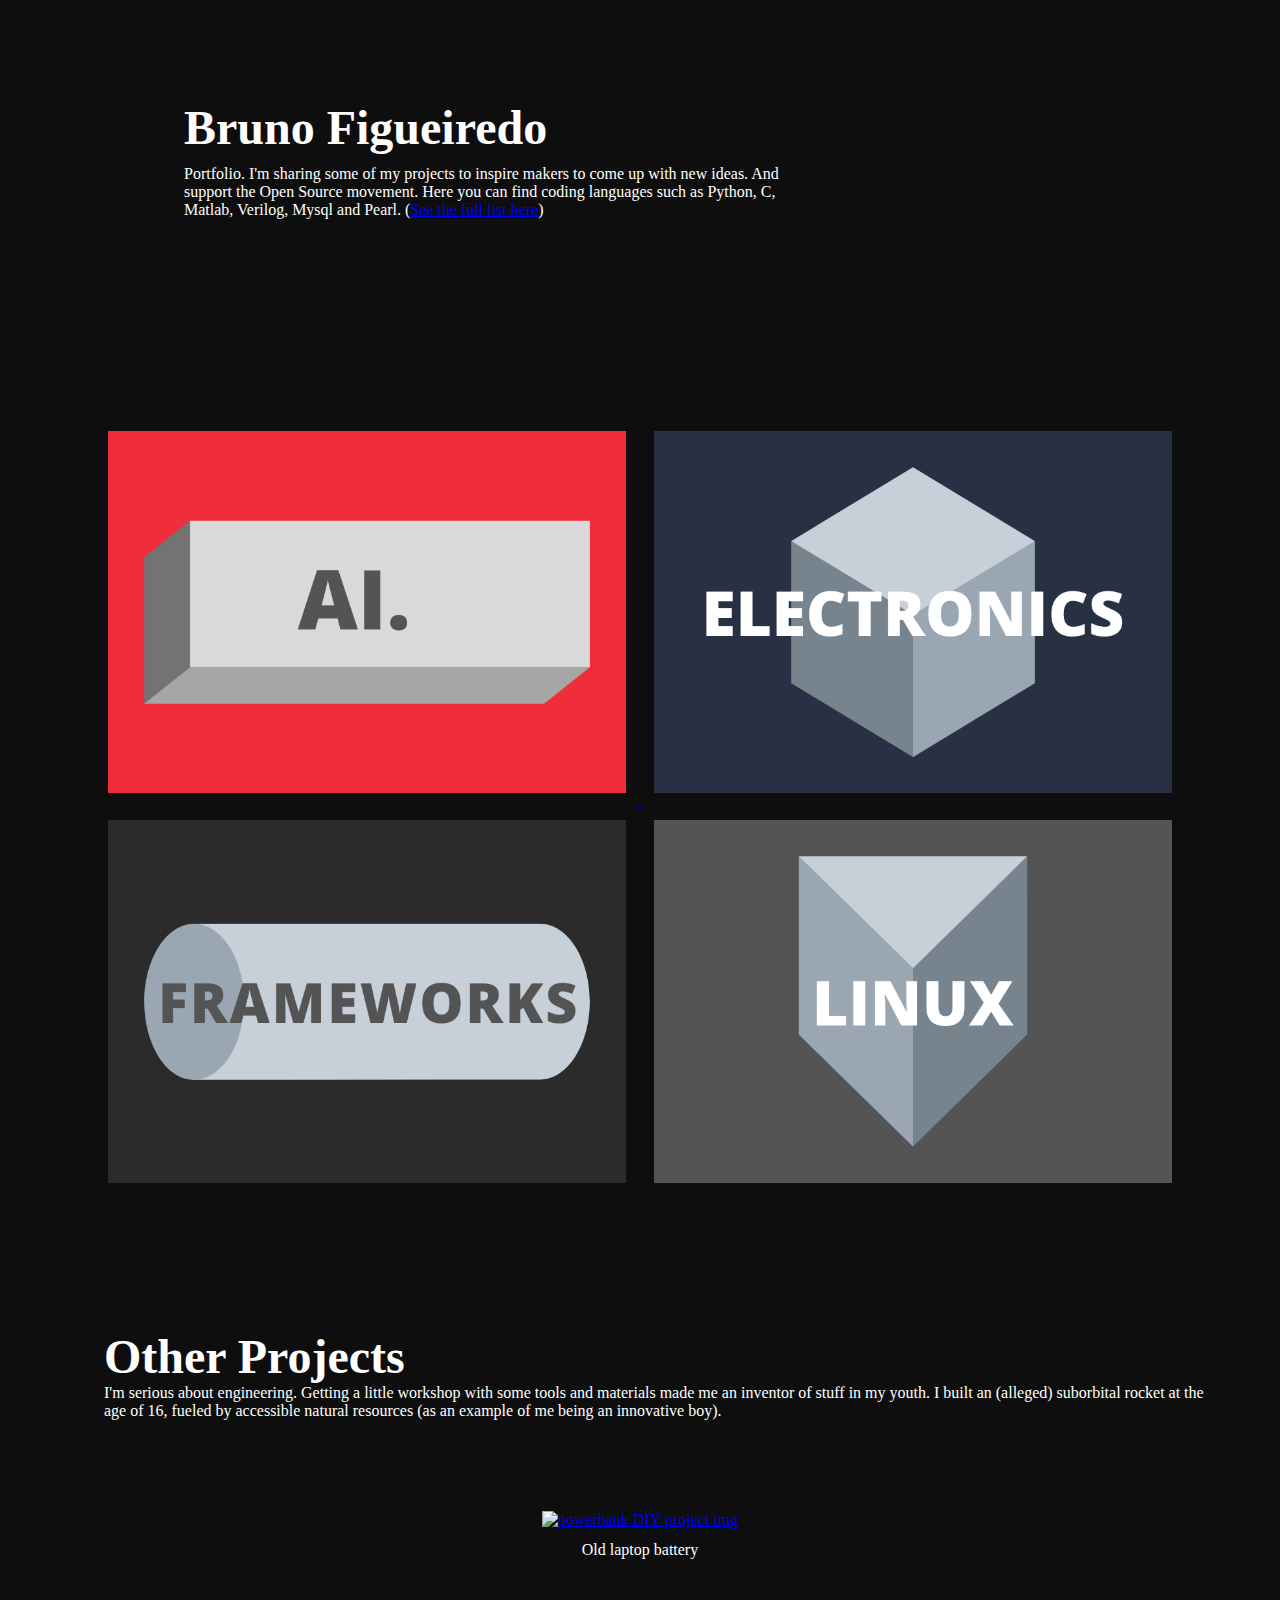
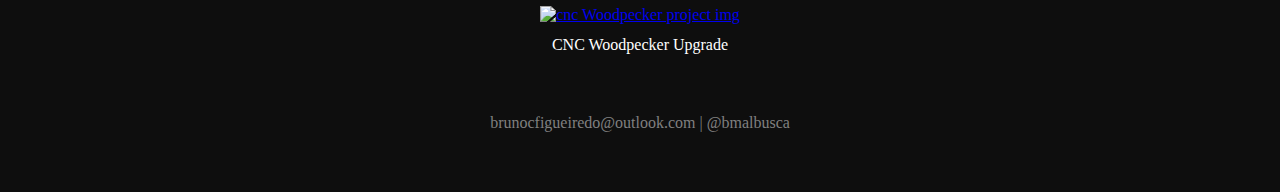
==== index.html @ a2f90ad7 "Web project folder added" ====
<!DOCTYPE html>
<html lang="en">
<head>
      <meta charset="UTF-8">
      <meta name="viewport" content="width=device-width, initial-scale=1.0">
      <meta http-equiv="X-UA-Compatible" content="ie=edge">
      <title>Portfolio | Bruno Figueiredo</title>
      <link rel="stylesheet" href="master.css">
      <script src="https://unpkg.com/scrollreveal/dist/scrollreveal.min.js"></script>
</head>
<body>
      <div class="wrapper">
   

            <header>
                  <h1 class="anim">Bruno Figueiredo</h1>
                  <p class="anim">Portfolio. I'm sharing some of my projects to inspire makers to come up with new ideas. And support the Open Source movement. Here you can find coding languages such as Python, C, Matlab, Verilog, Mysql and Pearl. (<a href="https://www.w3schools.com/html/html_links.asp">See the full list here</a>)</p>
            </header>

            <div class="work">
                  <a href="https://github.com/bmalbusca/ASIT"> <img class="anim" src="img/ai.png" alt="machine learning"> </a>
                  <a href="https://github.com/bmalbusca/Blink_LED"><img class="anim" src="img/electronics.png" alt="electronics signal processing"></a>
                  <a href="https://github.com/bmalbusca/RSI_VOIP"><img class="anim" src="img/frameworks.png" alt="web frameworks SDL Flask"></a>
                  <a href="linux.html"><img class="anim" src="img/linux.png" alt="linux unix bash vim"></a>
            </div>

            <div class="header2">
                  <h1 class="anim">Other Projects</h1>
                  <p class="anim">I'm serious about engineering. Getting a little workshop with some tools and materials made me an inventor of stuff in my youth. I built an (alleged) suborbital rocket at the age of 16, fueled by accessible natural resources (as an example of me being an innovative boy).</p>
            </div>

            <div class="work2">
                  <a href="project1.html"> <img class="anim" src="Photos/powerbank/power1.jpg" alt="powerbank DIY project img"></a>
                  <div class="centered">Old laptop battery</div>
                  <br><br>
                  <a href="https://pcbbuild.ml"><img class="anim" src="Photos/cnc/7.jpg" alt="cnc Woodpecker project img"></a>
                  <div class="centered">CNC Woodpecker Upgrade</div>     
            </div>

            <footer>
                  <p>brunocfigueiredo@outlook.com | @bmalbusca</p>
            </footer>
      </div>
      <script type="text/javascript">
            window.sr = ScrollReveal();
            sr.reveal('.anim');
      </script>

</body>
</html>
---- master.css ----
* {
      margin: 0;
      padding: 0;
      border: none;
      outline: none;
      vertical-align: baseline;
      font-size: 100%;
}

html {
      font-family: Poppins;
}

body {
      width: 100%;
      background: #0E0E0E;
}

.wrapper {
      width: 90%;
      margin: 0 auto;
}

.navBar::after {
      content: "";
      clear: both;
      display: table;
}

h1 {
      color: #fff;
      font-size: 48px;
}
h2 {
      color: #fff;
      font-size: 30px;
}

p {
      color: #fff;
      font-size: 16px;
      font-weight: 300;
}

/* navbar */

nav {
      height: 70px;
      line-height: 70px;
}

nav a img {
      vertical-align: middle;
      width: 30px;
      height: 30px;
}

nav a:nth-child(2) {
      float: right;
}

/* header */

header {
      margin: 100px 0 200px 120px;
}

header p {
      width: 60%;
      margin-top: 10px;
}

/* .work */

.work {
      text-align: center;
      width: 100%;
}

.work img {
      margin: 1%;
      width: 45%;
}

/* header2 */

.header2 {
      margin: 130px 0 80px 40px;
}

/* .work2 */
.work2 {
      width: 100%;
      height: 90%;
      text-align: center;
}

.work2 img {
      margin: 1%;
      width: 94%;
}


.centered { 
   position: relative;
   color: #fff; 
   top: 0; 
   left: 0; 
   width: 100%; 
}

/* footer */
footer p {
      text-align: center;
      color: grey;
      margin: 60px auto;
}

/* Responsiveness */

@media only screen and (max-width: 991px) {
      header {
            text-align: left;
            margin: 100px 0 100px 30px;
      }

      header h1 {
            font-size: 36px;
      }

      header p {
            font-size: 12px;
            width: 90%;
      }

      .work img {
            margin: 2%;
            width: 90%;
      }

      .header2 {
            margin: 130px 0 40px 12px;
      }

      .header2 h1 {
            font-size: 36px;
      }

      .header2 p {
            font-size: 12px;
            width: 90%;
      }

      .work2 img {
            margin: 2%;
      }
}
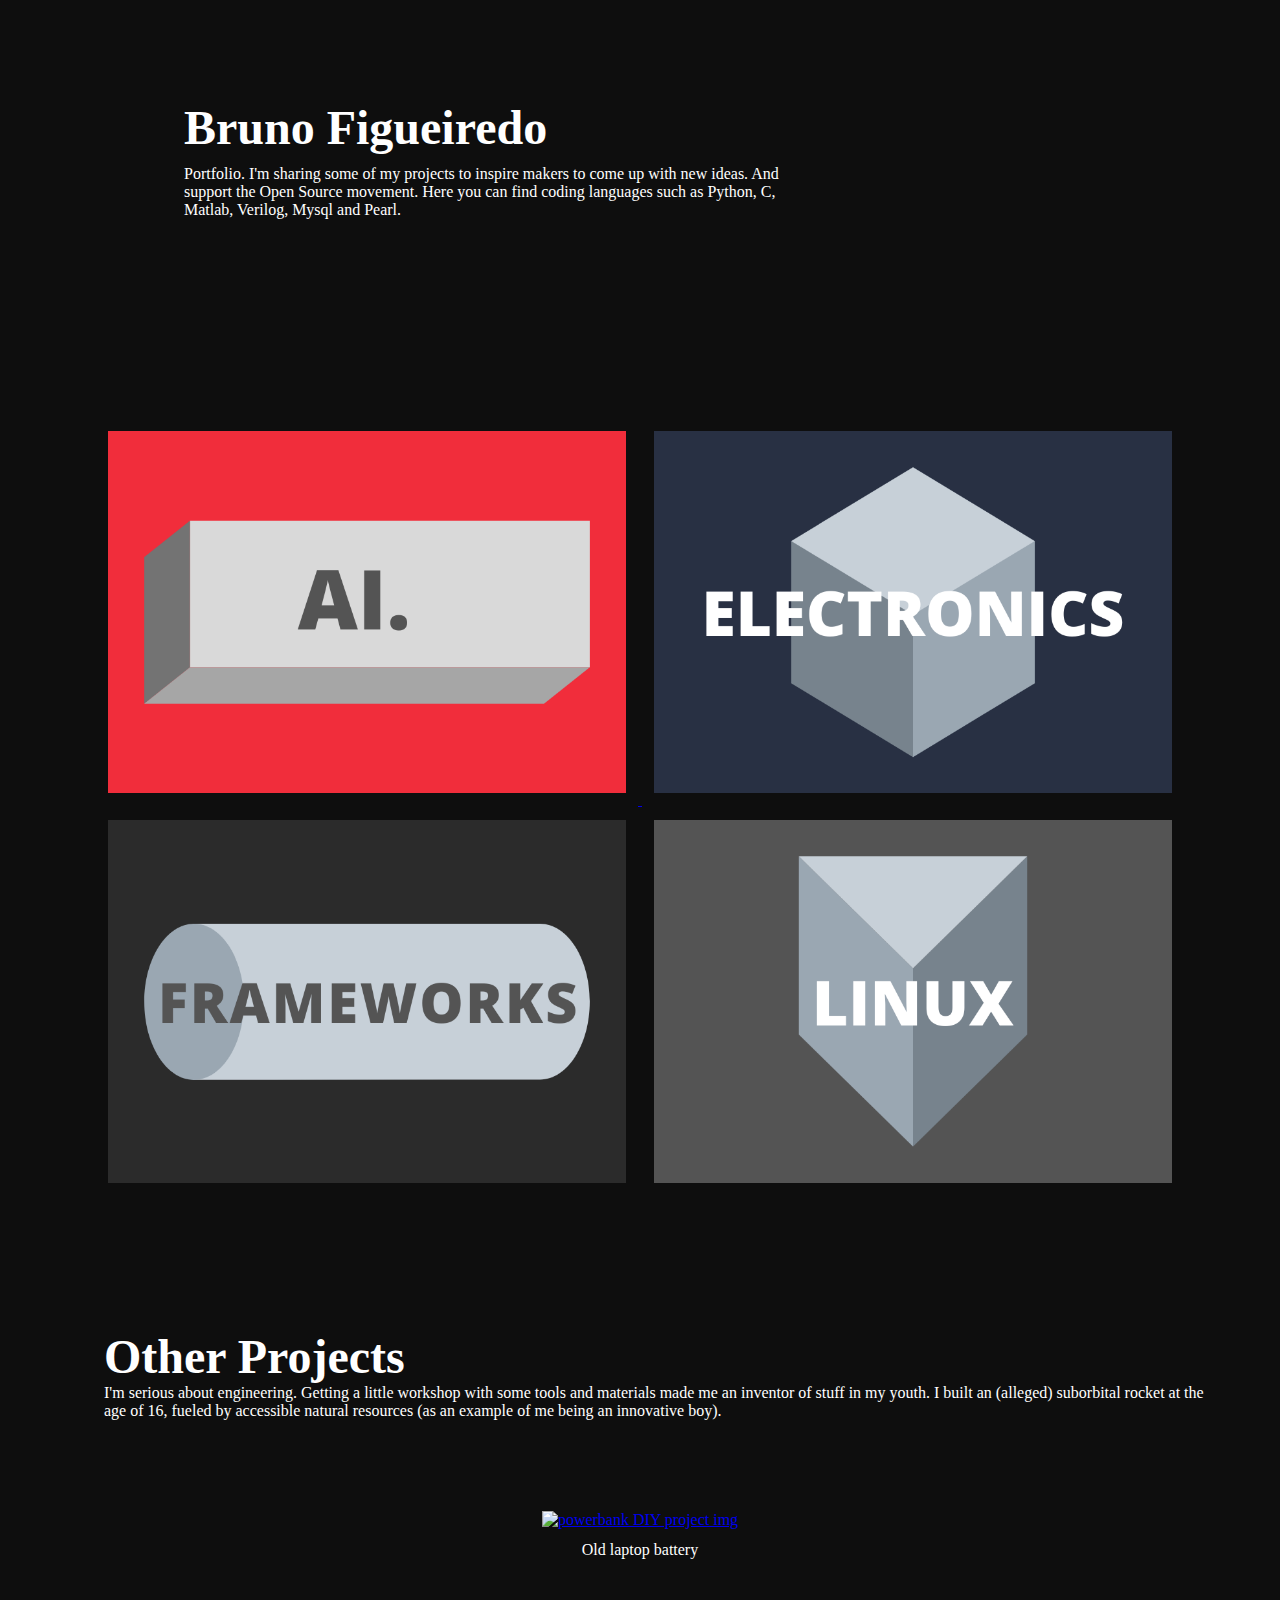
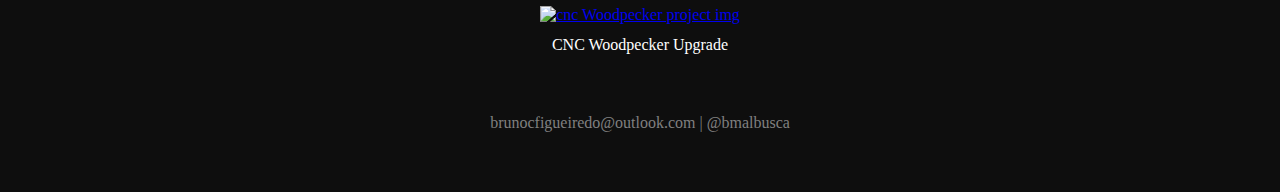
==== commit 3c98b6d4: "1 more project added" ====
--- a/index.html
+++ b/index.html
@@ -14,7 +14,7 @@
 
             <header>
                   <h1 class="anim">Bruno Figueiredo</h1>
-                  <p class="anim">Portfolio. I'm sharing some of my projects to inspire makers to come up with new ideas. And support the Open Source movement. Here you can find coding languages such as Python, C, Matlab, Verilog, Mysql and Pearl. (<a href="https://www.w3schools.com/html/html_links.asp">See the full list here</a>)</p>
+                  <p class="anim">Portfolio. I'm sharing some of my projects to inspire makers to come up with new ideas. And support the Open Source movement. Here you can find coding languages such as Python, C, Matlab, Verilog, Mysql and Pearl.</p>
             </header>
 
             <div class="work">
@@ -33,7 +33,7 @@
                   <a href="project1.html"> <img class="anim" src="Photos/powerbank/power1.jpg" alt="powerbank DIY project img"></a>
                   <div class="centered">Old laptop battery</div>
                   <br><br>
-                  <a href="https://pcbbuild.ml"><img class="anim" src="Photos/cnc/7.jpg" alt="cnc Woodpecker project img"></a>
+                  <a href="project2.html"><img class="anim" src="Photos/cnc/7.jpg" alt="cnc Woodpecker project img"></a>
                   <div class="centered">CNC Woodpecker Upgrade</div>     
             </div>
 
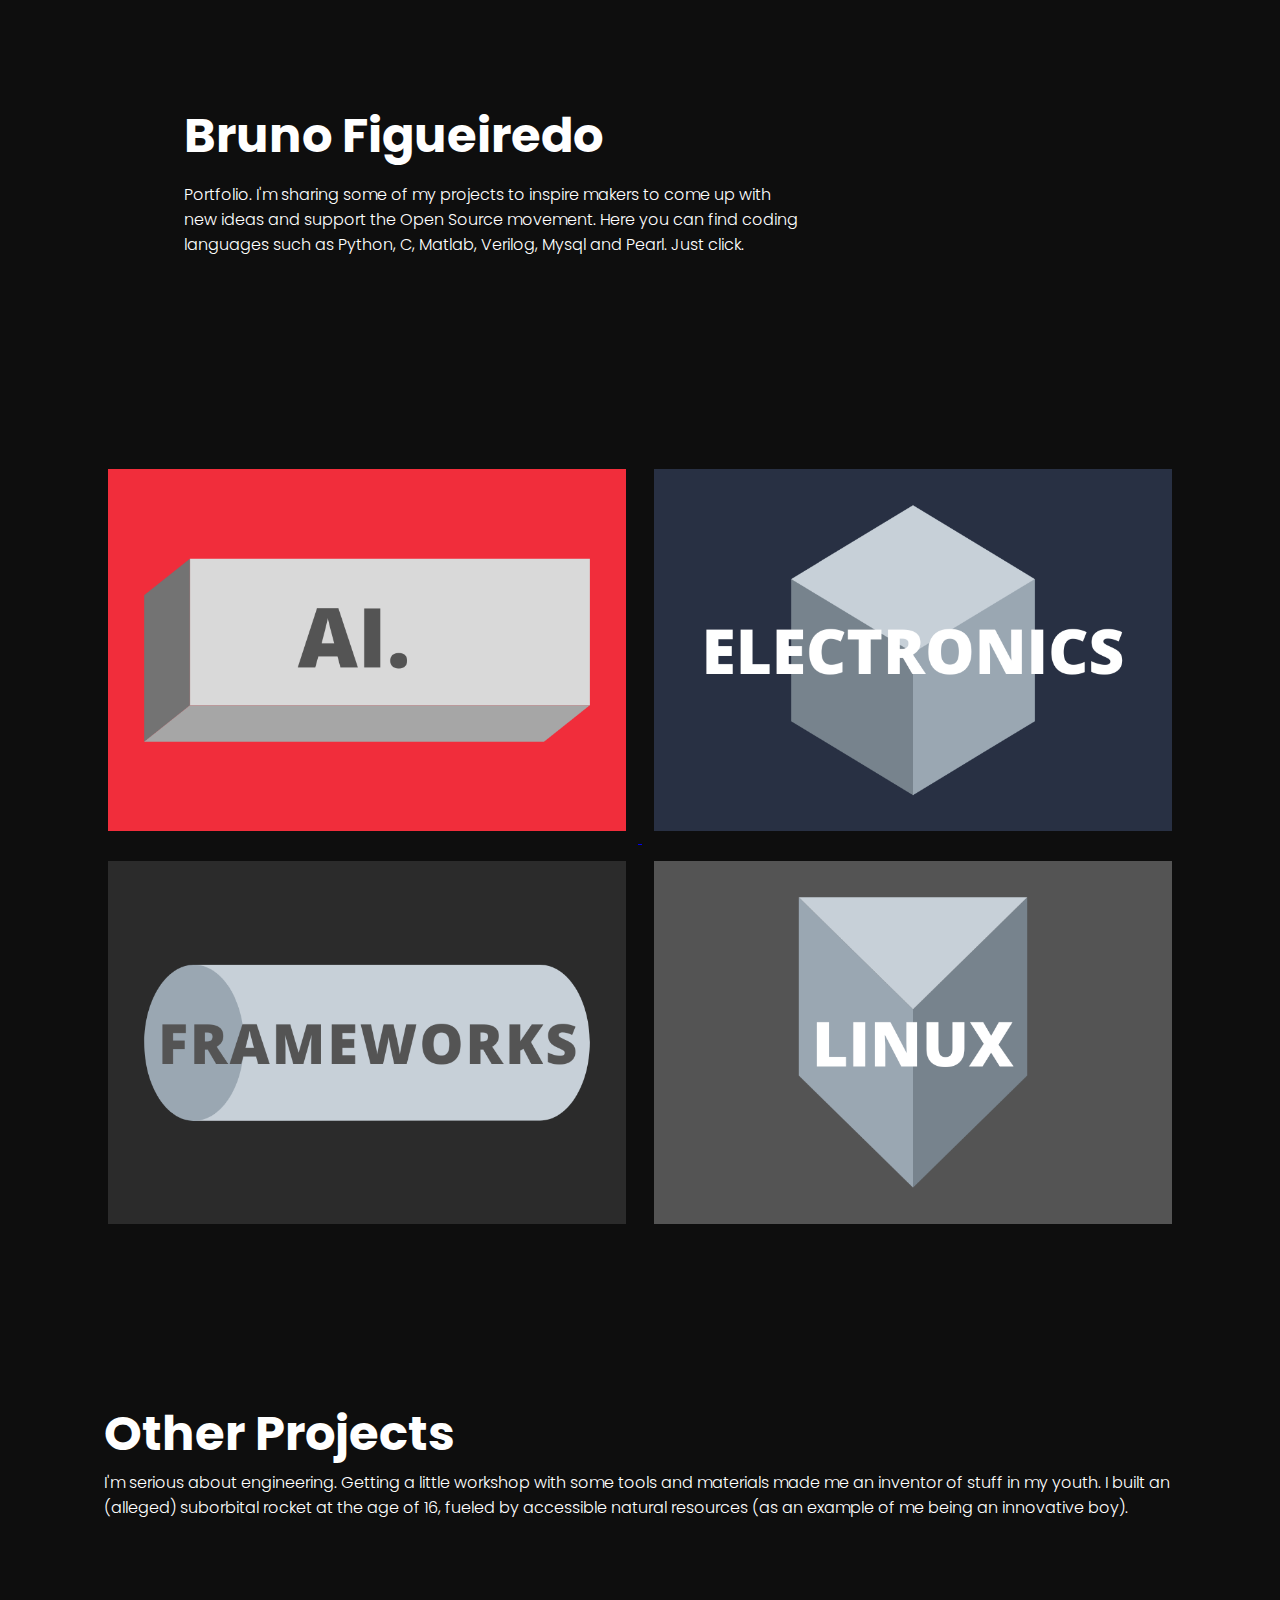
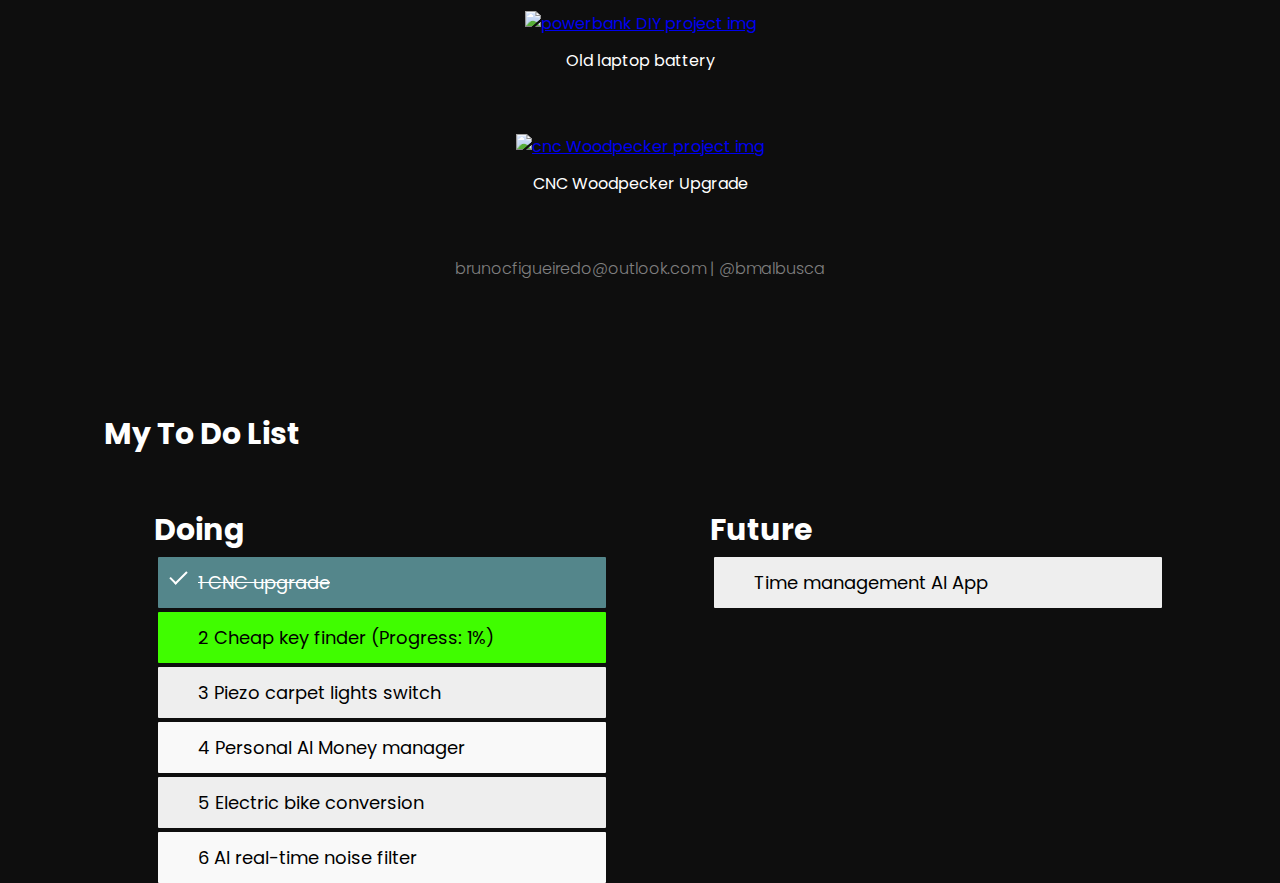
==== commit 4ea7a73d: "task list and new font" ====
--- a/index.html
+++ b/index.html
@@ -6,23 +6,32 @@
       <meta http-equiv="X-UA-Compatible" content="ie=edge">
       <title>Portfolio | Bruno Figueiredo</title>
       <link rel="stylesheet" href="master.css">
+      <link href='https://fonts.googleapis.com/css?family=Poppins' rel='stylesheet'>
       <script src="https://unpkg.com/scrollreveal/dist/scrollreveal.min.js"></script>
 </head>
 <body>
       <div class="wrapper">
-   
+                  
 
             <header>
                   <h1 class="anim">Bruno Figueiredo</h1>
-                  <p class="anim">Portfolio. I'm sharing some of my projects to inspire makers to come up with new ideas. And support the Open Source movement. Here you can find coding languages such as Python, C, Matlab, Verilog, Mysql and Pearl.</p>
+                  <p class="anim">Portfolio. I'm sharing some of my projects to inspire makers to come up with new ideas and support the Open Source movement. Here you can find coding languages such as Python, C, Matlab, Verilog, Mysql and Pearl. Just click.</p>
+
+                 
             </header>
+
+
+          
 
             <div class="work">
                   <a href="https://github.com/bmalbusca/ASIT"> <img class="anim" src="img/ai.png" alt="machine learning"> </a>
                   <a href="https://github.com/bmalbusca/Blink_LED"><img class="anim" src="img/electronics.png" alt="electronics signal processing"></a>
                   <a href="https://github.com/bmalbusca/RSI_VOIP"><img class="anim" src="img/frameworks.png" alt="web frameworks SDL Flask"></a>
                   <a href="linux.html"><img class="anim" src="img/linux.png" alt="linux unix bash vim"></a>
+                  <br><br>
             </div>
+
+
 
             <div class="header2">
                   <h1 class="anim">Other Projects</h1>
@@ -38,7 +47,32 @@
             </div>
 
             <footer>
+
                   <p>brunocfigueiredo@outlook.com | @bmalbusca</p>
+
+                   <div class="header2">
+                    <h2>My To Do List</h2>
+
+                  <ul id="Doing" style="list-style-type:none; ">
+                  <h2>Doing</h2>
+                    <li class="checked"> 1 CNC upgrade</li>
+                    <li class="working"> 2 Cheap key finder (Progress: 1%)</li>
+                    <li> 3 Piezo carpet lights switch</li>
+                    <li> 4 Personal AI Money manager </li>
+                    <li> 5 Electric bike conversion</li>
+                    <li> 6 AI real-time noise filter</li>
+                  </ul>
+
+                   <ul id="Future" style="list-style-type:none;">
+                    <h2>Future</h2>
+                    <li>Time management AI App</li>
+                  </ul>
+
+
+                  </div>
+
+
+                  
             </footer>
       </div>
       <script type="text/javascript">
--- a/master.css
+++ b/master.css
@@ -5,7 +5,91 @@
       outline: none;
       vertical-align: baseline;
       font-size: 100%;
-}
+      box-sizing: border-box;
+      font-family:'Poppins';
+
+}
+
+
+
+/* Remove margins and padding from the list */
+ul {
+  margin: 0;
+  padding: 50px;
+
+  position: relative;
+  height: 200px;
+  width: 50%;
+  float:left;
+  display: inline
+
+
+}
+
+/* Style the list items */
+ul li {
+  cursor: pointer;
+  position: relative;
+  padding: 12px 8px 12px 40px;
+  margin: 4px;
+  background: #eee;
+  font-size: 18px;
+  transition: 0.2s;
+  border-radius: 1px;
+
+
+  /* make the list items unselectable */
+  -webkit-user-select: none;
+  -moz-user-select: none;
+  -ms-user-select: none;
+  user-select: none;
+}
+
+/* Set all odd list items to a different color (zebra-stripes) */
+ul li:nth-child(odd) {
+  background: #f9f9f9;
+}
+
+/* Darker background-color on hover */
+ul li:hover {
+  background: #ddd;
+}
+
+/* When clicked on, add a background color and strike out text */
+ul li.checked {
+  background: #54868B;
+  color: #fff;
+  text-decoration: line-through;
+}
+
+
+ul li.working {
+  color: black;
+  background: #40fd00;
+
+}
+
+
+
+/* Add a "checked" mark when clicked on */
+ul li.checked::before {
+  content: '';
+  position: absolute;
+  border-color: #fff;
+  border-style: solid;
+  border-width: 0 2px 2px 0;
+  top: 10px;
+  left: 16px;
+  transform: rotate(45deg);
+  height: 15px;
+  width: 7px;
+}
+
+
+
+
+
+
 
 html {
       font-family: Poppins;
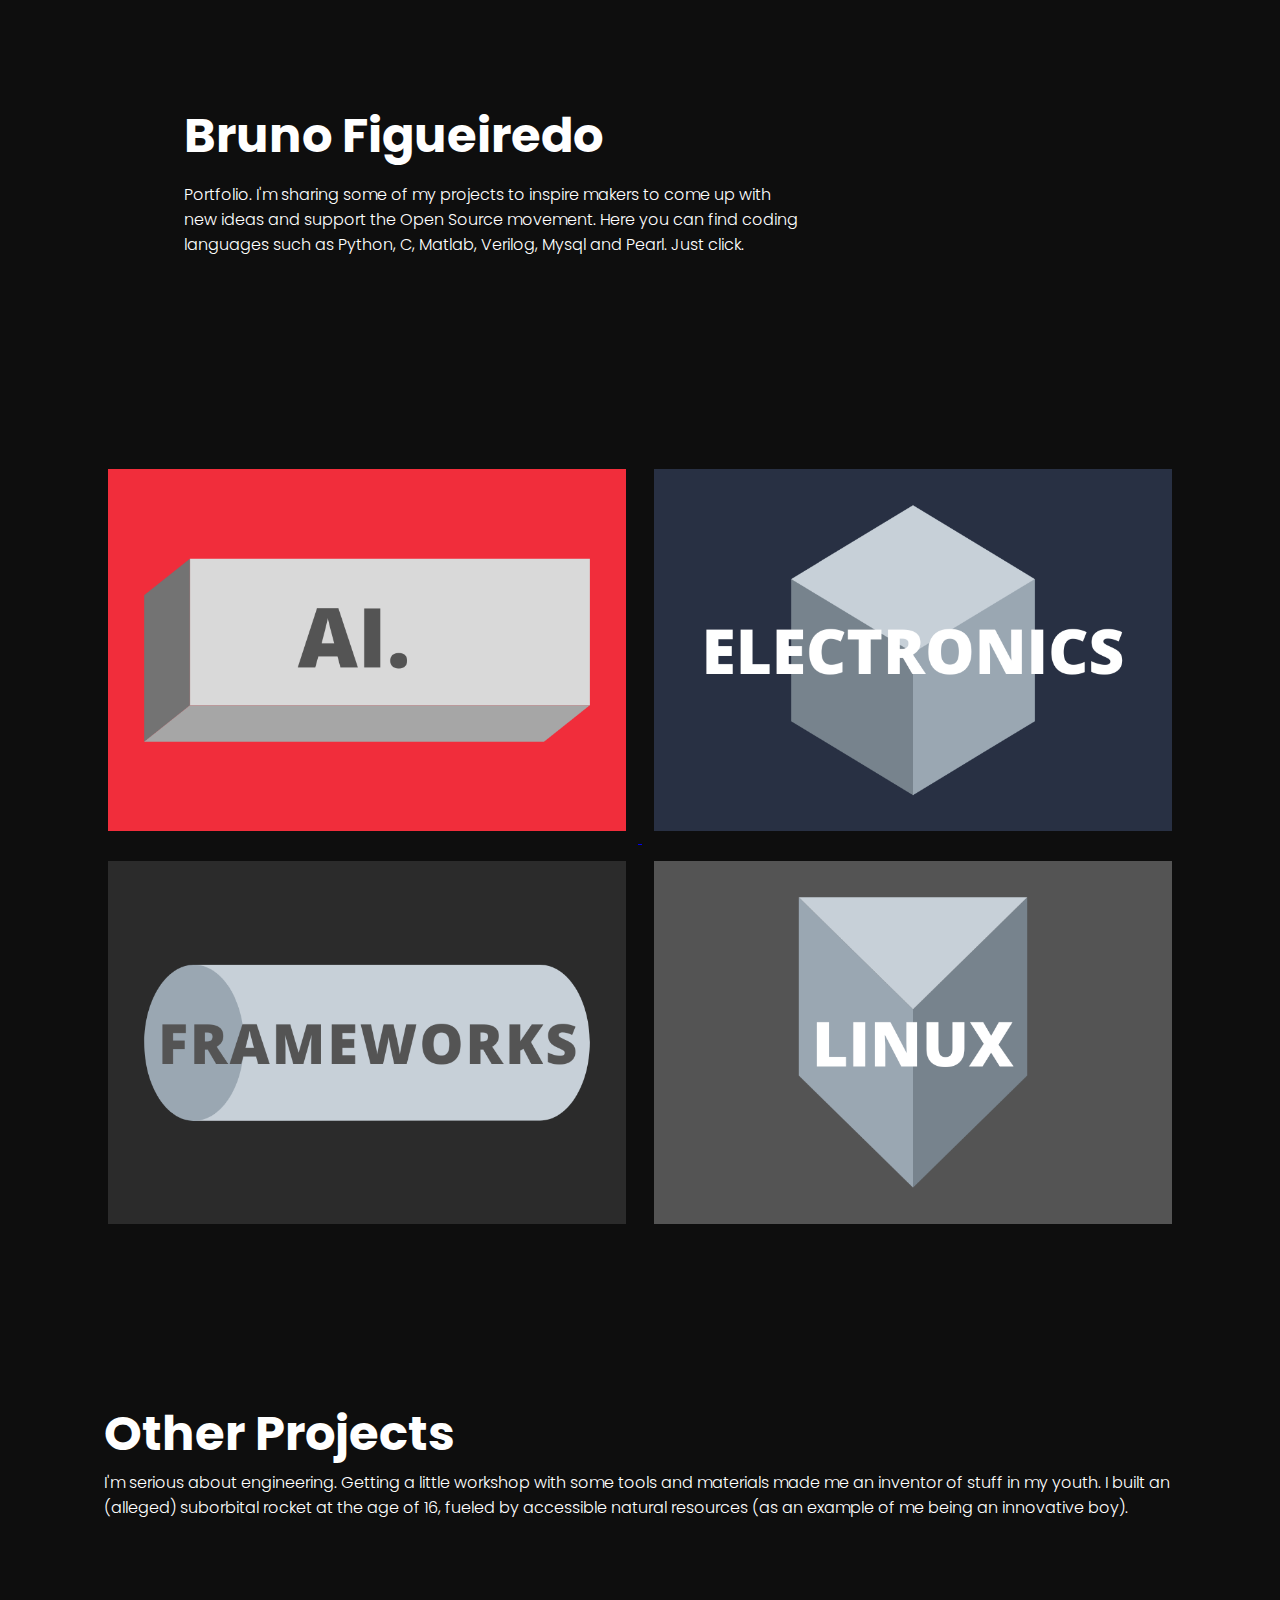
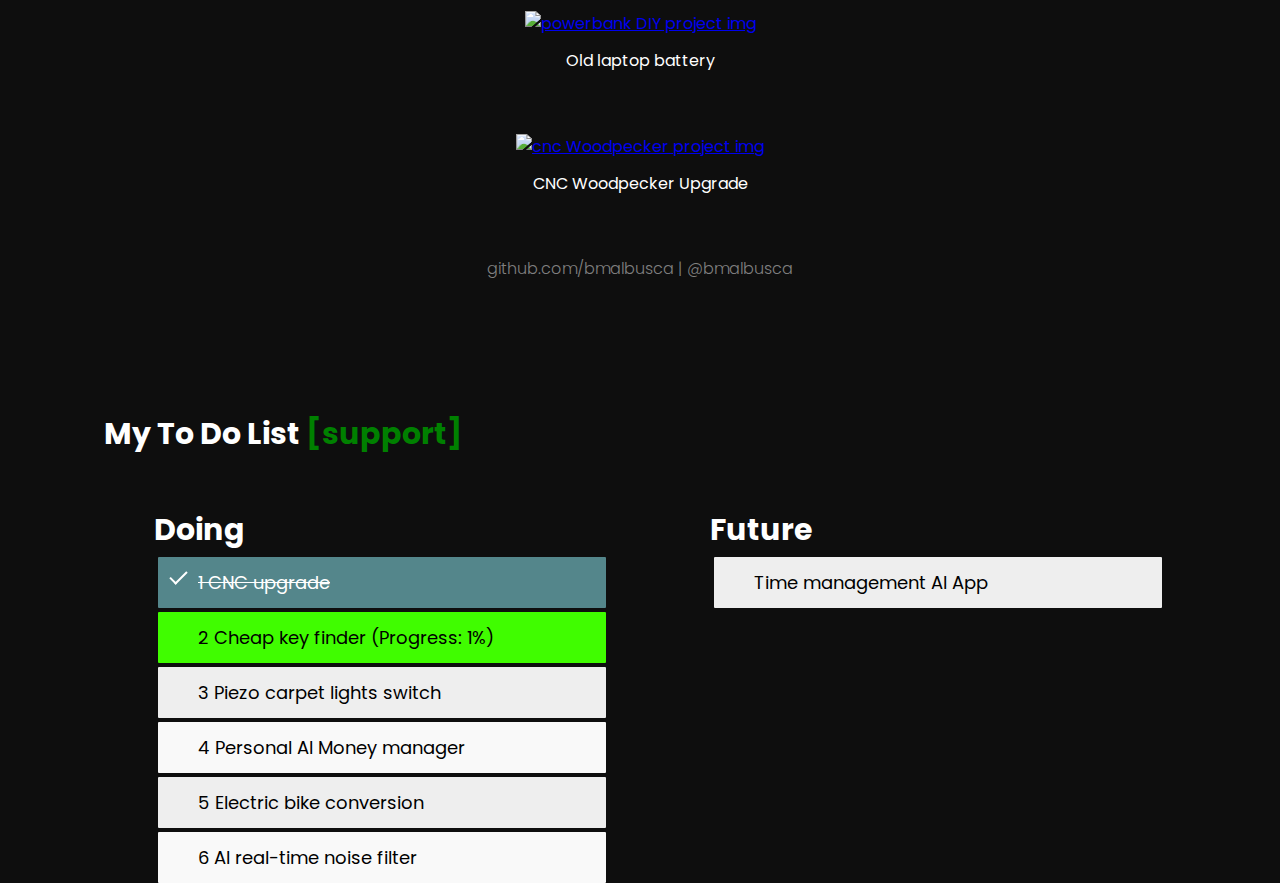
==== commit aac1b093: "support link available" ====
--- a/index.html
+++ b/index.html
@@ -8,6 +8,7 @@
       <link rel="stylesheet" href="master.css">
       <link href='https://fonts.googleapis.com/css?family=Poppins' rel='stylesheet'>
       <script src="https://unpkg.com/scrollreveal/dist/scrollreveal.min.js"></script>
+      <meta expr:content='data:post.firstImageUrl' name='twitter:image:src'/>
 </head>
 <body>
       <div class="wrapper">
@@ -48,10 +49,9 @@
 
             <footer>
 
-                  <p>brunocfigueiredo@outlook.com | @bmalbusca</p>
-
+                  <p>github.com/bmalbusca | @bmalbusca </p>
                    <div class="header2">
-                    <h2>My To Do List</h2>
+                    <h2>My To Do List  <a href="https://liberapay.com/bmalbusca" style="color:green;text-decoration:none"> [support]</a></h2>
 
                   <ul id="Doing" style="list-style-type:none; ">
                   <h2>Doing</h2>
@@ -67,13 +67,9 @@
                     <h2>Future</h2>
                     <li>Time management AI App</li>
                   </ul>
+                  </div>
+            </footer>
 
-
-                  </div>
-
-
-                  
-            </footer>
       </div>
       <script type="text/javascript">
             window.sr = ScrollReveal();
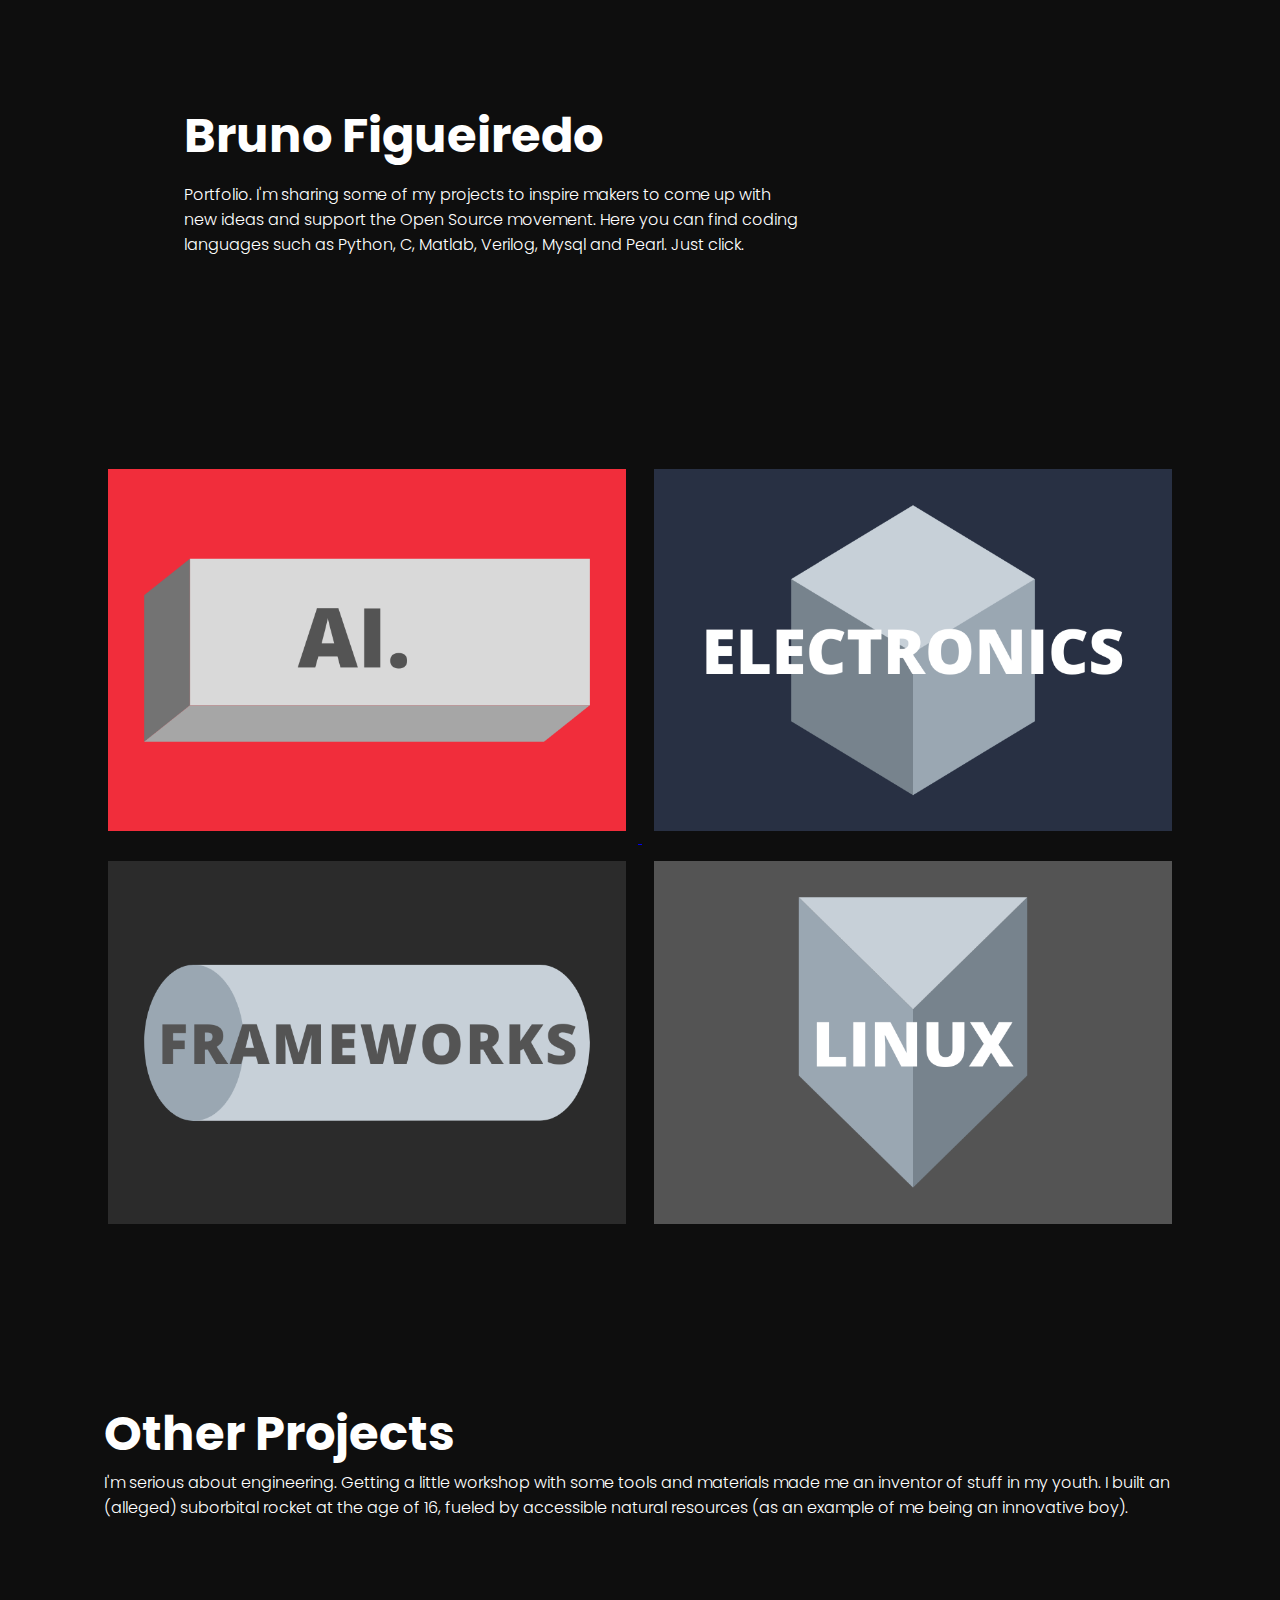
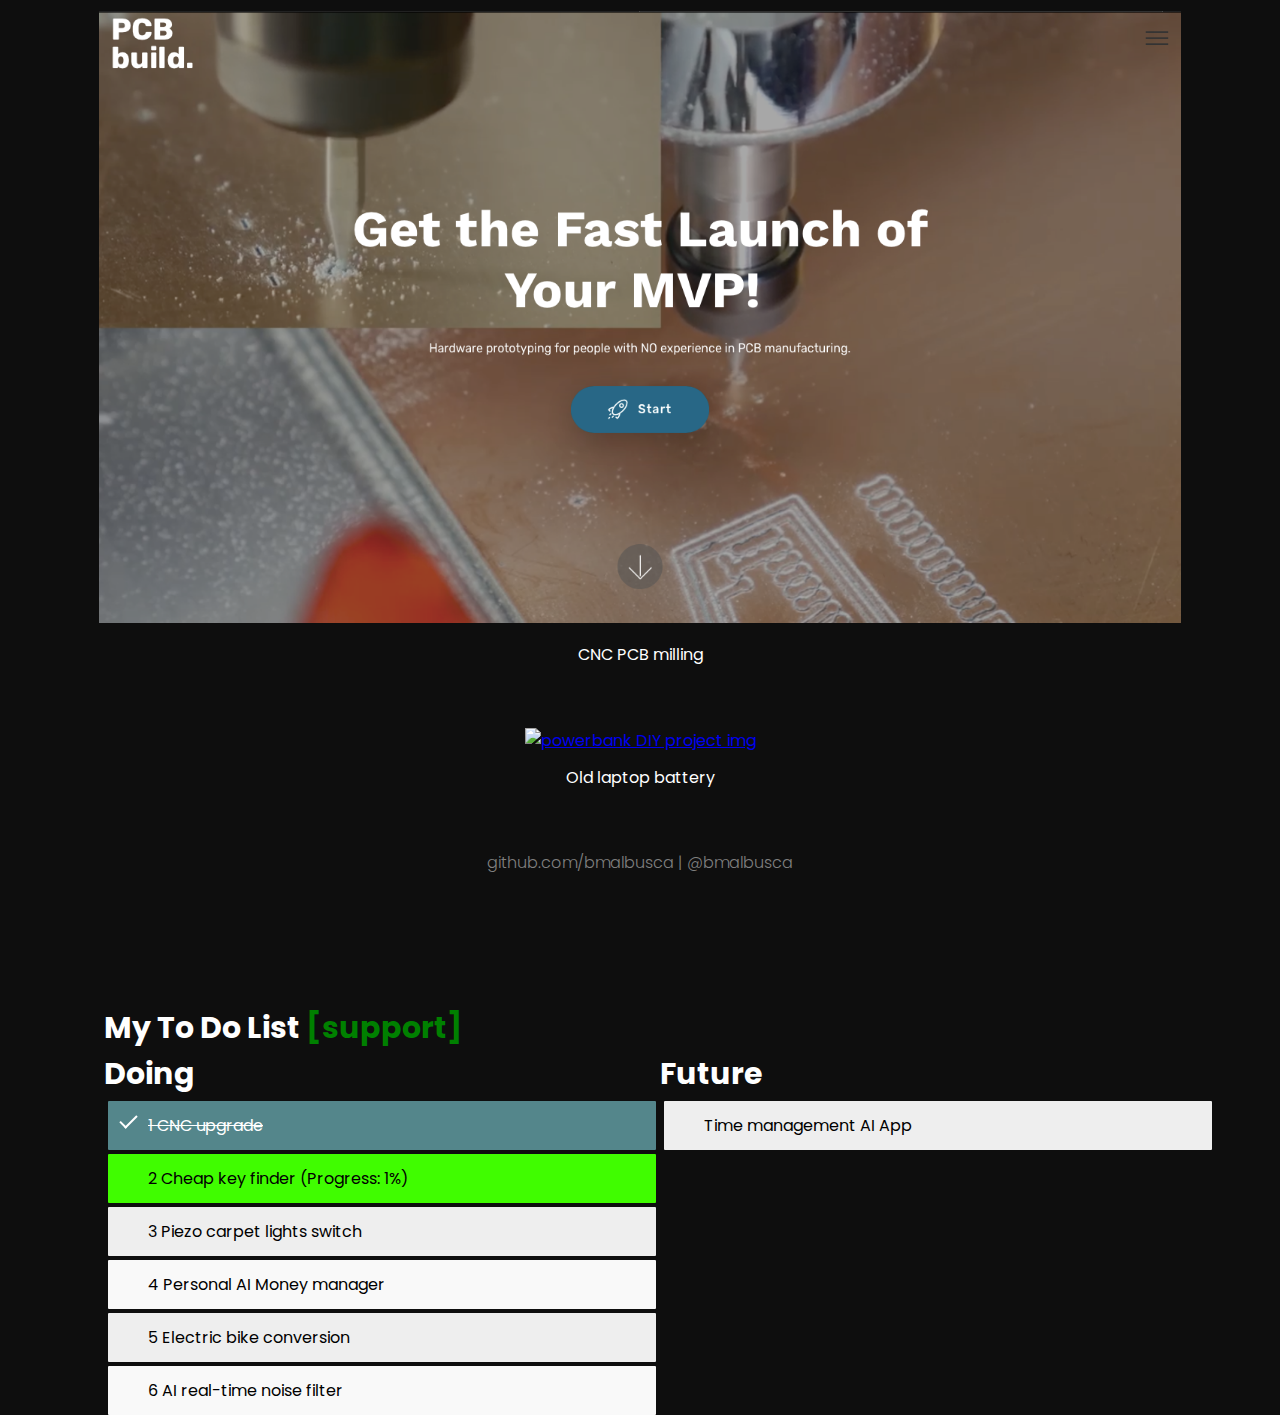
==== commit 29d94d17: "PCBbuild project added" ====
--- a/index.html
+++ b/index.html
@@ -40,11 +40,14 @@
             </div>
 
             <div class="work2">
+                  <a href="https://pcbbuild.ml"><img class="anim" src="img/pcbbuild.png" alt="cnc Woodpecker project img"></a>
+                  <div class="centered">CNC PCB milling</div> 
+                  
+                  
+                  <br><br>
                   <a href="project1.html"> <img class="anim" src="Photos/powerbank/power1.jpg" alt="powerbank DIY project img"></a>
                   <div class="centered">Old laptop battery</div>
-                  <br><br>
-                  <a href="project2.html"><img class="anim" src="Photos/cnc/7.jpg" alt="cnc Woodpecker project img"></a>
-                  <div class="centered">CNC Woodpecker Upgrade</div>     
+                      
             </div>
 
             <footer>
--- a/master.css
+++ b/master.css
@@ -14,8 +14,8 @@
 
 /* Remove margins and padding from the list */
 ul {
-  margin: 0;
-  padding: 50px;
+  margin: 0px;
+  padding: 0px;
 
   position: relative;
   height: 200px;
@@ -33,7 +33,7 @@
   padding: 12px 8px 12px 40px;
   margin: 4px;
   background: #eee;
-  font-size: 18px;
+  font-size: 16px;
   transition: 0.2s;
   border-radius: 1px;
 
